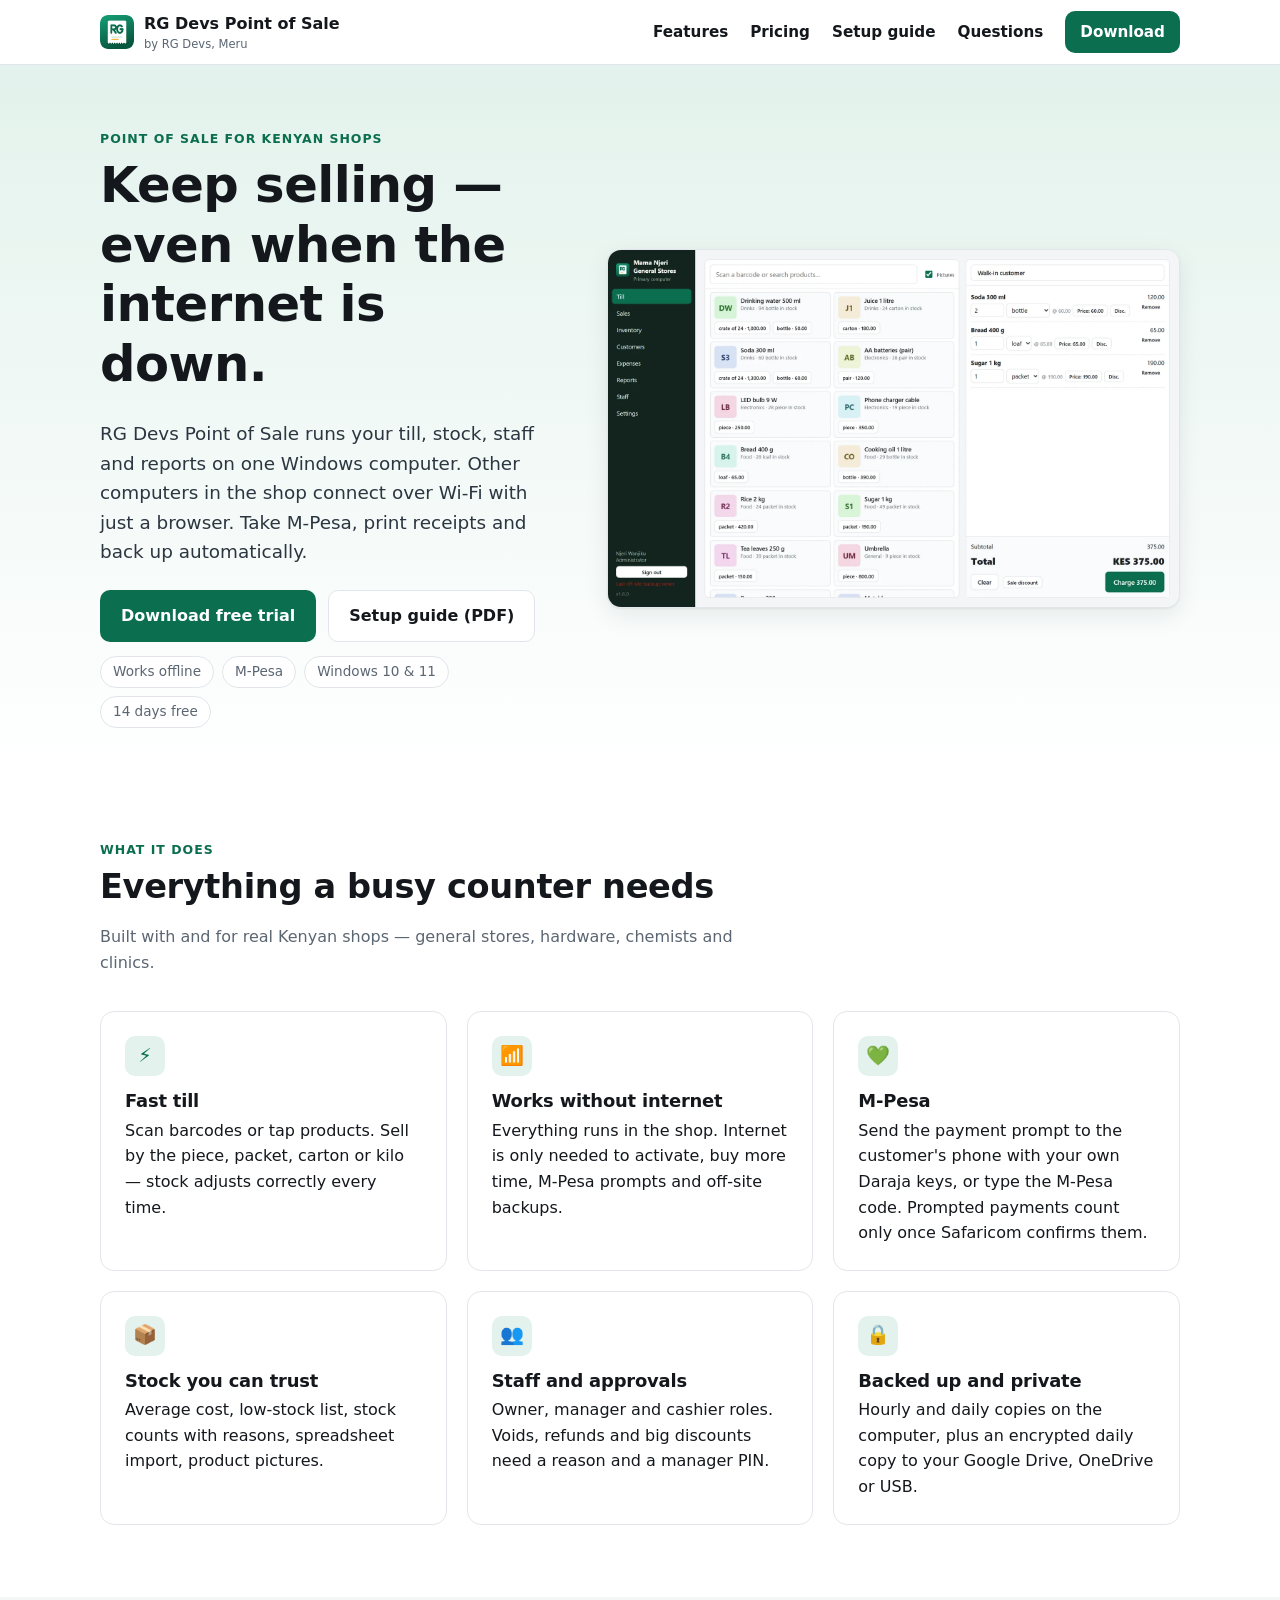
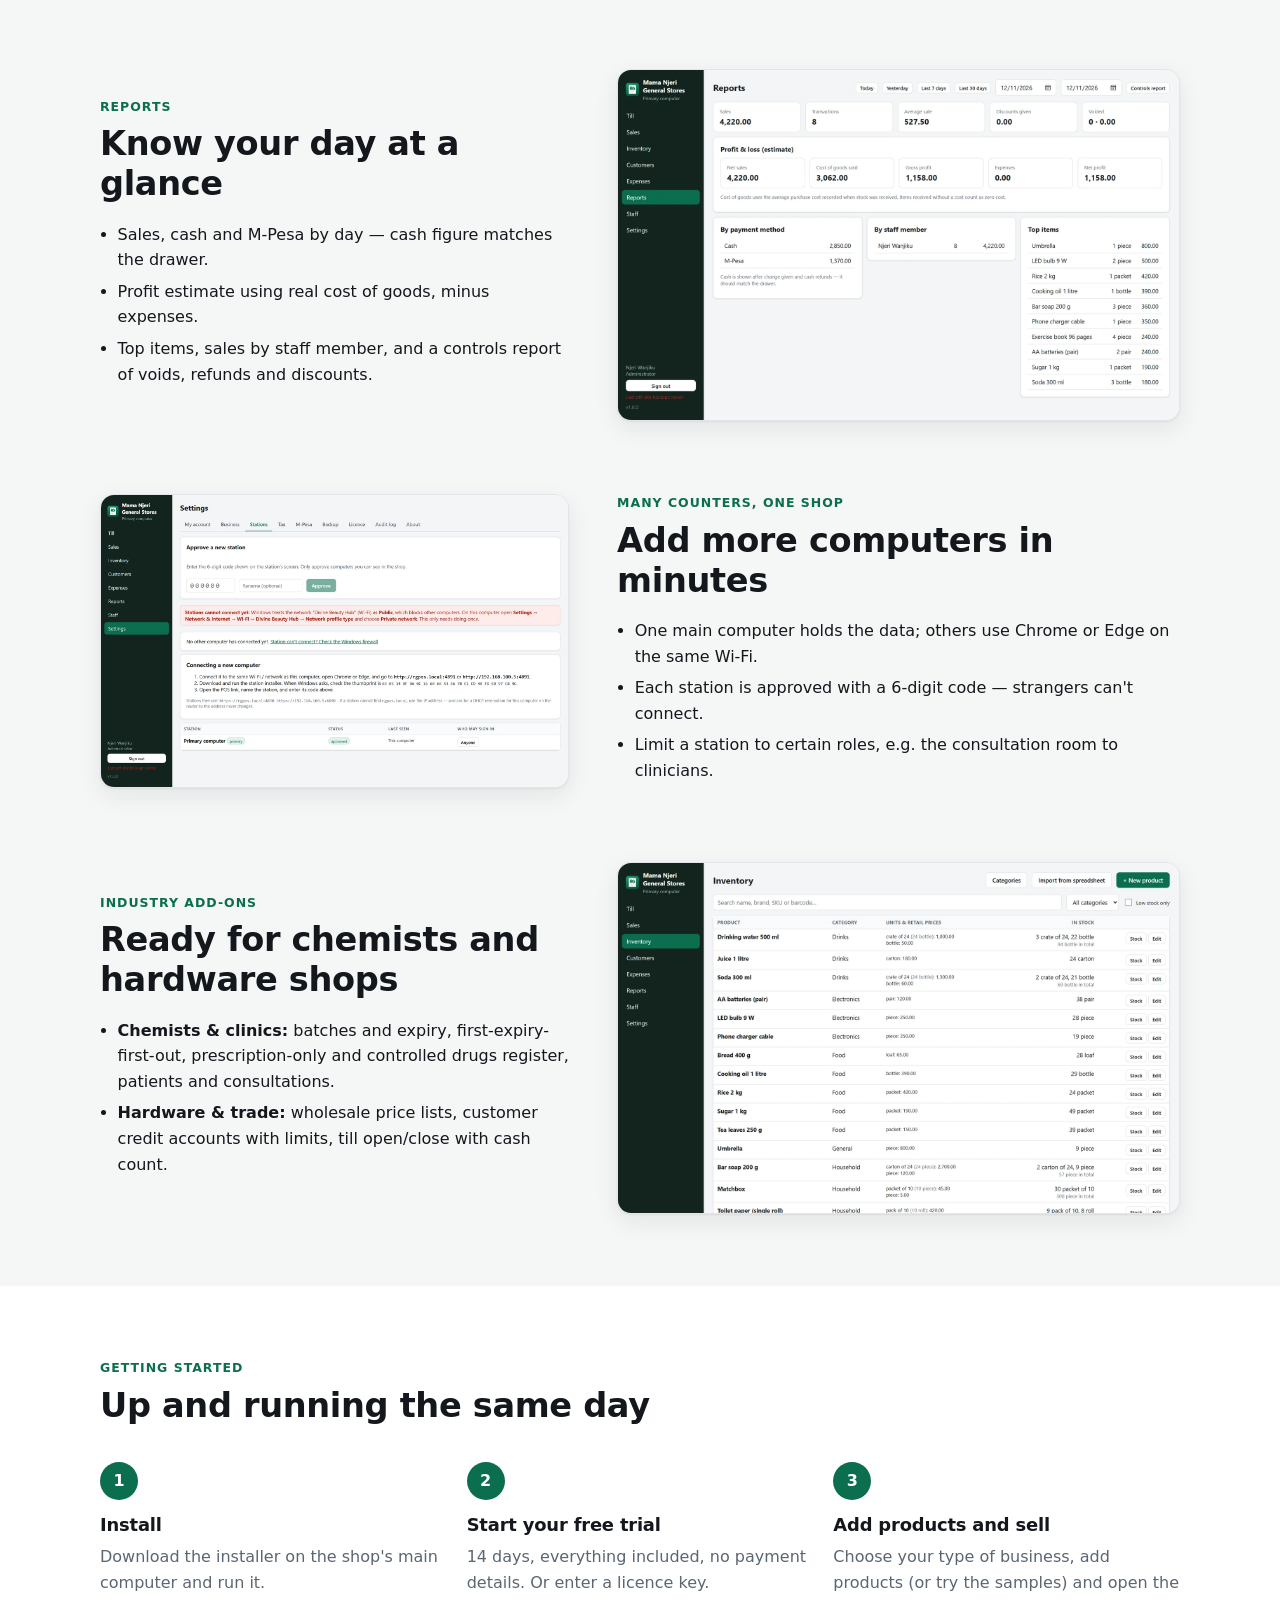
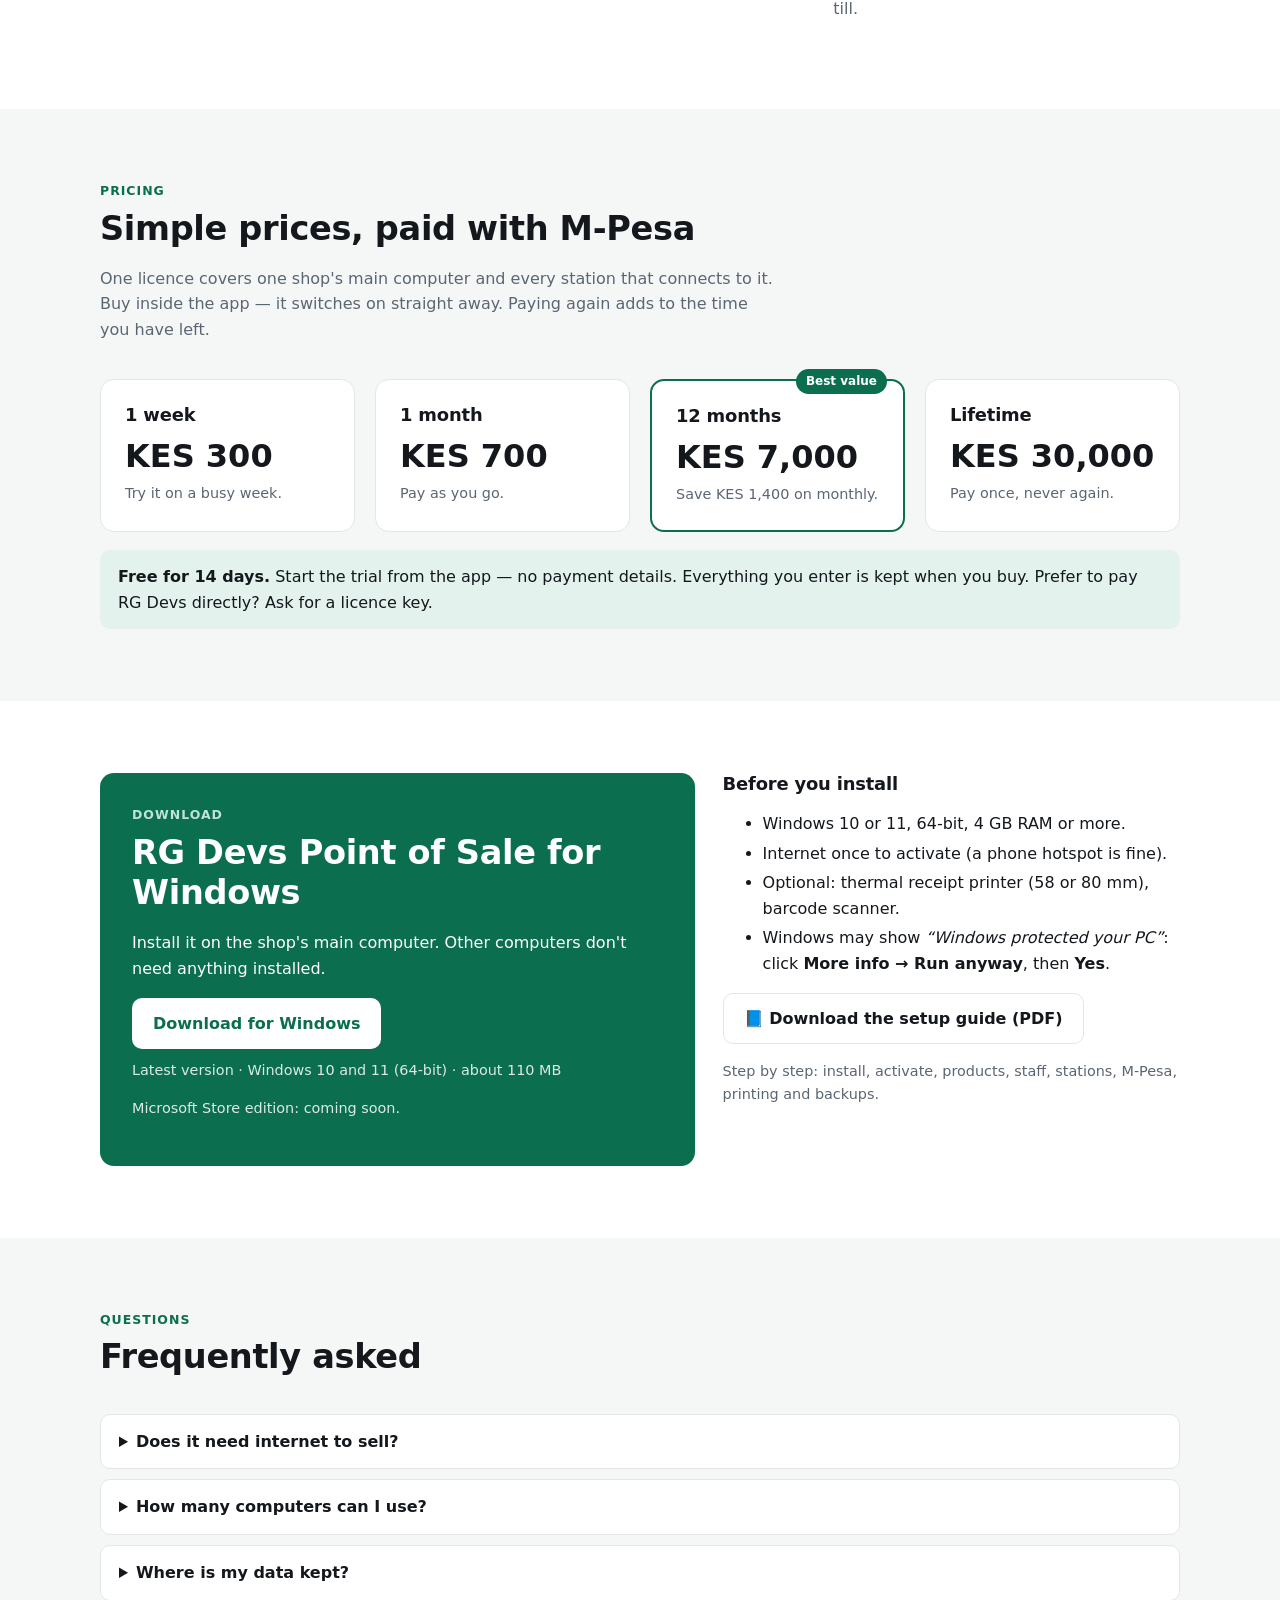
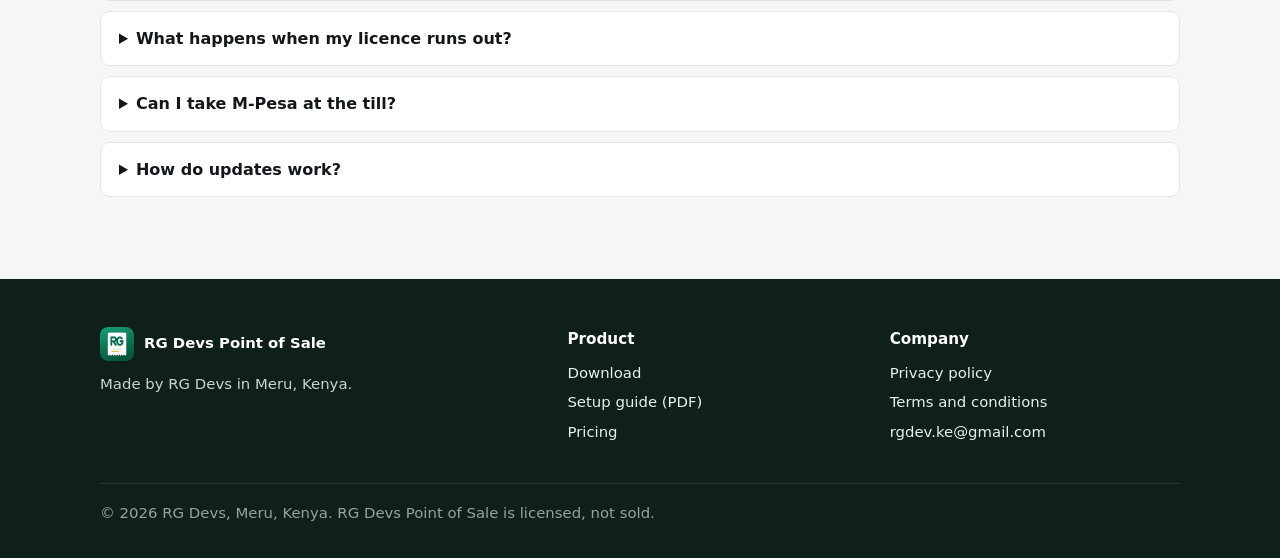
==== docs/index.html @ b27127f0 "Website: product page, downloads, setup guide PDF, privacy policy, terms GitHub Pages site in docs/:" ====
<!doctype html>
<html lang="en">
<head>
  <meta charset="utf-8">
  <meta name="viewport" content="width=device-width, initial-scale=1">
  <title>RG Devs Point of Sale — offline POS for Kenyan shops</title>
  <meta name="description" content="RG Devs Point of Sale: a Windows point of sale that keeps selling without internet. Till, stock, staff, M-Pesa, reports and encrypted backups. Free 14-day trial.">
  <meta property="og:title" content="RG Devs Point of Sale">
  <meta property="og:description" content="Offline point of sale for Kenyan shops: till, stock, M-Pesa, reports and backups. Free 14-day trial.">
  <meta property="og:image" content="assets/img/till.jpg">
  <link rel="icon" href="favicon.ico">
  <link rel="apple-touch-icon" href="assets/img/icon-192.png">
  <link rel="stylesheet" href="assets/style.css">
</head>
<body>
<header class="site-head">
  <div class="wrap">
    <a class="logo" href="./"><img src="assets/img/icon-64.png" alt=""><span>RG Devs Point of Sale<small>by RG Devs, Meru</small></span></a>
    <button class="menu-btn" aria-label="Menu" onclick="document.querySelector('.nav').classList.toggle('open')">☰</button>
    <nav class="nav">
      <a href="#features">Features</a>
      <a href="#pricing">Pricing</a>
      <a href="#guide">Setup guide</a>
      <a href="#faq">Questions</a>
      <a class="btn btn-primary btn-small" href="#download">Download</a>
    </nav>
  </div>
</header>

<main>
  <section class="hero">
    <div class="wrap">
      <div>
        <div class="eyebrow">Point of sale for Kenyan shops</div>
        <h1>Keep selling — even when the internet is down.</h1>
        <p class="lead">RG Devs Point of Sale runs your till, stock, staff and reports on one Windows computer. Other computers in the shop connect over Wi-Fi with just a browser. Take M-Pesa, print receipts and back up automatically.</p>
        <div class="ctas">
          <a class="btn btn-primary" href="#download">Download free trial</a>
          <a class="btn btn-ghost" href="downloads/RG-Devs-POS-Setup-Guide.pdf">Setup guide (PDF)</a>
        </div>
        <div class="badges"><span class="badge">Works offline</span><span class="badge">M-Pesa</span><span class="badge">Windows 10 &amp; 11</span><span class="badge">14 days free</span></div>
      </div>
      <div class="shot"><img src="assets/img/till.webp" width="1600" height="1000" alt="The till: products on the left, the sale on the right, total KES 375" loading="eager"></div>
    </div>
  </section>

  <section id="features">
    <div class="wrap">
      <div class="section-head">
        <div class="eyebrow">What it does</div>
        <h2>Everything a busy counter needs</h2>
        <p class="muted">Built with and for real Kenyan shops — general stores, hardware, chemists and clinics.</p>
      </div>
      <div class="grid grid-3">
        <div class="card"><div class="icon">⚡</div><h3>Fast till</h3><p>Scan barcodes or tap products. Sell by the piece, packet, carton or kilo — stock adjusts correctly every time.</p></div>
        <div class="card"><div class="icon">📶</div><h3>Works without internet</h3><p>Everything runs in the shop. Internet is only needed to activate, buy more time, M-Pesa prompts and off-site backups.</p></div>
        <div class="card"><div class="icon">💚</div><h3>M-Pesa</h3><p>Send the payment prompt to the customer's phone with your own Daraja keys, or type the M-Pesa code. Prompted payments count only once Safaricom confirms them.</p></div>
        <div class="card"><div class="icon">📦</div><h3>Stock you can trust</h3><p>Average cost, low-stock list, stock counts with reasons, spreadsheet import, product pictures.</p></div>
        <div class="card"><div class="icon">👥</div><h3>Staff and approvals</h3><p>Owner, manager and cashier roles. Voids, refunds and big discounts need a reason and a manager PIN.</p></div>
        <div class="card"><div class="icon">🔒</div><h3>Backed up and private</h3><p>Hourly and daily copies on the computer, plus an encrypted daily copy to your Google Drive, OneDrive or USB.</p></div>
      </div>
    </div>
  </section>

  <section class="alt">
    <div class="wrap">
      <div class="feature-row">
        <div>
          <div class="eyebrow">Reports</div>
          <h2>Know your day at a glance</h2>
          <ul>
            <li>Sales, cash and M-Pesa by day — cash figure matches the drawer.</li>
            <li>Profit estimate using real cost of goods, minus expenses.</li>
            <li>Top items, sales by staff member, and a controls report of voids, refunds and discounts.</li>
          </ul>
        </div>
        <div class="shot"><img src="assets/img/reports.webp" width="1600" height="1000" alt="Reports: sales 4,220, gross profit 1,158, sales by payment method and top items" loading="lazy"></div>
      </div>
      <div class="feature-row flip">
        <div>
          <div class="eyebrow">Many counters, one shop</div>
          <h2>Add more computers in minutes</h2>
          <ul>
            <li>One main computer holds the data; others use Chrome or Edge on the same Wi-Fi.</li>
            <li>Each station is approved with a 6-digit code — strangers can't connect.</li>
            <li>Limit a station to certain roles, e.g. the consultation room to clinicians.</li>
          </ul>
        </div>
        <div class="shot"><img src="assets/img/stations.webp" width="1600" height="1000" alt="Settings, Stations: approve a new station with its code" loading="lazy"></div>
      </div>
      <div class="feature-row">
        <div>
          <div class="eyebrow">Industry add-ons</div>
          <h2>Ready for chemists and hardware shops</h2>
          <ul>
            <li><b>Chemists &amp; clinics:</b> batches and expiry, first-expiry-first-out, prescription-only and controlled drugs register, patients and consultations.</li>
            <li><b>Hardware &amp; trade:</b> wholesale price lists, customer credit accounts with limits, till open/close with cash count.</li>
          </ul>
        </div>
        <div class="shot"><img src="assets/img/inventory.webp" width="1600" height="1000" alt="Inventory list with stock levels and prices" loading="lazy"></div>
      </div>
    </div>
  </section>

  <section>
    <div class="wrap">
      <div class="section-head"><div class="eyebrow">Getting started</div><h2>Up and running the same day</h2></div>
      <div class="steps">
        <div class="step"><h3>Install</h3><p class="muted">Download the installer on the shop's main computer and run it.</p></div>
        <div class="step"><h3>Start your free trial</h3><p class="muted">14 days, everything included, no payment details. Or enter a licence key.</p></div>
        <div class="step"><h3>Add products and sell</h3><p class="muted">Choose your type of business, add products (or try the samples) and open the till.</p></div>
      </div>
    </div>
  </section>

  <section id="pricing" class="alt">
    <div class="wrap">
      <div class="section-head">
        <div class="eyebrow">Pricing</div>
        <h2>Simple prices, paid with M-Pesa</h2>
        <p class="muted">One licence covers one shop's main computer and every station that connects to it. Buy inside the app — it switches on straight away. Paying again adds to the time you have left.</p>
      </div>
      <div class="grid grid-4">
        <div class="card price"><h3>1 week</h3><p class="amount">KES 300</p><p class="muted small">Try it on a busy week.</p></div>
        <div class="card price"><h3>1 month</h3><p class="amount">KES 700</p><p class="muted small">Pay as you go.</p></div>
        <div class="card price popular"><span class="tag">Best value</span><h3>12 months</h3><p class="amount">KES 7,000</p><p class="muted small">Save KES 1,400 on monthly.</p></div>
        <div class="card price"><h3>Lifetime</h3><p class="amount">KES 30,000</p><p class="muted small">Pay once, never again.</p></div>
      </div>
      <div class="trial-note"><b>Free for 14 days.</b> Start the trial from the app — no payment details. Everything you enter is kept when you buy. Prefer to pay RG Devs directly? Ask for a licence key.</div>
    </div>
  </section>

  <section id="download">
    <div class="wrap">
      <div class="download-box">
        <div class="download-main">
          <div class="eyebrow" style="color:#bfe3d4">Download</div>
          <h2>RG Devs Point of Sale for Windows</h2>
          <p>Install it on the shop's main computer. Other computers don't need anything installed.</p>
          <a id="dl-btn" class="btn btn-primary" href="https://github.com/kenrodgersutugi-tech/rg-dev-pos-releases/releases/latest">Download for Windows</a>
          <p class="meta" id="dl-meta">Latest version · Windows 10 and 11 (64-bit) · about 110 MB</p>
          <p class="meta">Microsoft Store edition: coming soon.</p>
        </div>
        <div>
          <h3>Before you install</h3>
          <ul class="req">
            <li>Windows 10 or 11, 64-bit, 4 GB RAM or more.</li>
            <li>Internet once to activate (a phone hotspot is fine).</li>
            <li>Optional: thermal receipt printer (58 or 80 mm), barcode scanner.</li>
            <li>Windows may show <i>“Windows protected your PC”</i>: click <b>More info → Run anyway</b>, then <b>Yes</b>.</li>
          </ul>
          <p id="guide"><a class="btn btn-ghost" href="downloads/RG-Devs-POS-Setup-Guide.pdf">📘 Download the setup guide (PDF)</a></p>
          <p class="muted small">Step by step: install, activate, products, staff, stations, M-Pesa, printing and backups.</p>
        </div>
      </div>
    </div>
  </section>

  <section id="faq" class="alt">
    <div class="wrap">
      <div class="section-head"><div class="eyebrow">Questions</div><h2>Frequently asked</h2></div>
      <details><summary>Does it need internet to sell?</summary><p>No. Selling, stock and reports all work offline. Internet is used to activate or buy the licence, for M-Pesa prompts, off-site backups and updates.</p></details>
      <details><summary>How many computers can I use?</summary><p>One licence covers the shop's main computer and as many station computers as you like on the same network. A second branch needs its own licence.</p></details>
      <details><summary>Where is my data kept?</summary><p>On your main computer, in your shop. RG Devs never receives your sales, stock, customer or staff records. Backups are encrypted with your own password. See the <a href="privacy.html">privacy policy</a>.</p></details>
      <details><summary>What happens when my licence runs out?</summary><p>You get a reminder a week before. When it ends, the till pauses until you buy more time — your data is kept, and it switches back on as soon as you pay.</p></details>
      <details><summary>Can I take M-Pesa at the till?</summary><p>Yes. Type the M-Pesa code from the customer's message, or connect your own Safaricom Daraja keys to send the payment prompt to the customer's phone.</p></details>
      <details><summary>How do updates work?</summary><p>The app downloads updates by itself and asks before installing, so it never interrupts a sale.</p></details>
    </div>
  </section>
</main>

<footer class="site-foot">
  <div class="wrap">
    <div class="foot-grid">
      <div>
        <a class="logo" href="./" style="color:#fff"><img src="assets/img/icon-64.png" alt=""><span>RG Devs Point of Sale</span></a>
        <p style="margin-top:12px">Made by RG Devs in Meru, Kenya.</p>
      </div>
      <div><h4>Product</h4><ul><li><a href="#download">Download</a></li><li><a href="downloads/RG-Devs-POS-Setup-Guide.pdf">Setup guide (PDF)</a></li><li><a href="#pricing">Pricing</a></li></ul></div>
      <div><h4>Company</h4><ul><li><a href="privacy.html">Privacy policy</a></li><li><a href="terms.html">Terms and conditions</a></li><li><a href="mailto:rgdev.ke@gmail.com">rgdev.ke@gmail.com</a></li></ul></div>
    </div>
    <div class="copy">© 2026 RG Devs, Meru, Kenya. RG Devs Point of Sale is licensed, not sold.</div>
  </div>
</footer>

<script>
// Point the download button straight at the newest Windows installer (falls back to the releases page).
fetch('https://api.github.com/repos/kenrodgersutugi-tech/rg-dev-pos-releases/releases/latest')
  .then((r) => (r.ok ? r.json() : Promise.reject()))
  .then((rel) => {
    const exe = (rel.assets || []).find((a) => /\.exe$/i.test(a.name));
    if (!exe) return;
    document.getElementById('dl-btn').href = exe.browser_download_url;
    document.getElementById('dl-btn').textContent = 'Download for Windows (' + rel.tag_name.replace(/^v/, 'version ') + ')';
    document.getElementById('dl-meta').textContent = 'Windows 10 and 11 (64-bit) · ' + Math.round(exe.size / 1048576) + ' MB · released ' + new Date(rel.published_at).toLocaleDateString('en-KE', { day: 'numeric', month: 'long', year: 'numeric' });
  })
  .catch(() => {});
</script>
</body>
</html>
---- docs/assets/style.css ----
:root {
  --brand: #0b6e4f;
  --brand-dark: #08513a;
  --brand-soft: #e3f2ec;
  --ink: #14181d;
  --muted: #5b6673;
  --line: #e2e6ea;
  --bg: #ffffff;
  --bg-2: #f5f7f6;
  --accent: #f2b23a;
  --radius: 14px;
  --shadow: 0 1px 2px rgba(16, 24, 40, 0.06), 0 8px 24px rgba(16, 24, 40, 0.08);
  --max: 1120px;
  color-scheme: light;
}
* { box-sizing: border-box; }
html { scroll-behavior: smooth; }
body {
  margin: 0;
  font: 16px/1.6 system-ui, 'Segoe UI', Roboto, 'Helvetica Neue', Arial, sans-serif;
  color: var(--ink);
  background: var(--bg);
  -webkit-font-smoothing: antialiased;
}
img { max-width: 100%; height: auto; display: block; }
a { color: var(--brand); }
a:hover { color: var(--brand-dark); }
h1, h2, h3 { line-height: 1.2; margin: 0 0 0.5em; letter-spacing: -0.01em; }
h1 { font-size: clamp(2rem, 4.5vw, 3.1rem); }
h2 { font-size: clamp(1.5rem, 3vw, 2.1rem); }
h3 { font-size: 1.12rem; }
p { margin: 0 0 1em; }
.wrap { max-width: var(--max); margin: 0 auto; padding: 0 20px; }
.muted { color: var(--muted); }
.small { font-size: 0.9rem; }
.eyebrow { text-transform: uppercase; letter-spacing: 0.08em; font-size: 0.78rem; font-weight: 700; color: var(--brand); margin-bottom: 0.6em; }

/* Header */
.site-head { position: sticky; top: 0; z-index: 10; background: rgba(255, 255, 255, 0.92); backdrop-filter: blur(8px); border-bottom: 1px solid var(--line); }
.site-head .wrap { display: flex; align-items: center; gap: 24px; height: 64px; }
.logo { display: flex; align-items: center; gap: 10px; text-decoration: none; color: var(--ink); font-weight: 750; }
.logo img { width: 34px; height: 34px; border-radius: 8px; }
.logo span small { display: block; font-weight: 500; font-size: 0.72rem; color: var(--muted); margin-top: -2px; }
.nav { display: flex; gap: 22px; margin-left: auto; align-items: center; }
.nav a { color: var(--ink); text-decoration: none; font-weight: 550; font-size: 0.95rem; }
.nav a:hover { color: var(--brand); }
.nav a.btn-primary, .nav a.btn-primary:hover { color: #fff; }
.menu-btn { display: none; margin-left: auto; background: none; border: 1px solid var(--line); border-radius: 8px; padding: 6px 10px; font-size: 1rem; }

/* Buttons */
.btn { display: inline-flex; align-items: center; justify-content: center; gap: 8px; padding: 12px 20px; border-radius: 10px; font-weight: 650; text-decoration: none; border: 1px solid transparent; cursor: pointer; font-size: 1rem; }
.btn-primary { background: var(--brand); color: #fff; }
.btn-primary:hover { background: var(--brand-dark); color: #fff; }
.btn-ghost { background: #fff; color: var(--ink); border-color: var(--line); }
.btn-ghost:hover { border-color: var(--brand); color: var(--brand); }
.btn-small { padding: 8px 14px; font-size: 0.9rem; }

/* Hero */
.hero { padding: 64px 0 40px; background: linear-gradient(180deg, var(--brand-soft) 0%, #fff 100%); }
.hero .wrap { display: grid; grid-template-columns: 1fr 1.25fr; gap: 48px; align-items: center; }
.hero p.lead { font-size: 1.15rem; color: #2c3640; }
.hero .ctas { display: flex; gap: 12px; flex-wrap: wrap; margin: 24px 0 14px; }
.shot { border-radius: var(--radius); box-shadow: var(--shadow); border: 1px solid var(--line); overflow: hidden; background: #fff; }
.badges { display: flex; flex-wrap: wrap; gap: 8px; margin-top: 8px; }
.badge { background: #fff; border: 1px solid var(--line); border-radius: 999px; padding: 4px 12px; font-size: 0.85rem; color: var(--muted); }

/* Sections */
section { padding: 72px 0; }
section.alt { background: var(--bg-2); }
.section-head { max-width: 680px; margin-bottom: 36px; }
.grid { display: grid; gap: 20px; }
.grid-3 { grid-template-columns: repeat(3, 1fr); }
.grid-2 { grid-template-columns: repeat(2, 1fr); }
.grid-4 { grid-template-columns: repeat(4, 1fr); }
.card { background: #fff; border: 1px solid var(--line); border-radius: var(--radius); padding: 24px; }
.card h3 { margin-bottom: 6px; }
.card p:last-child { margin-bottom: 0; }
.icon { width: 40px; height: 40px; border-radius: 10px; background: var(--brand-soft); color: var(--brand); display: grid; place-items: center; font-size: 1.2rem; margin-bottom: 14px; }
.feature-row { display: grid; grid-template-columns: 1fr 1.2fr; gap: 48px; align-items: center; margin-bottom: 72px; }
.feature-row:last-child { margin-bottom: 0; }
.feature-row.flip > :first-child { order: 2; }
.feature-row ul { padding-left: 1.1em; margin: 0; }
.feature-row li { margin-bottom: 6px; }

/* How it works */
.steps { counter-reset: s; display: grid; grid-template-columns: repeat(3, 1fr); gap: 20px; }
.step { position: relative; padding-top: 52px; }
.step::before { counter-increment: s; content: counter(s); position: absolute; top: 0; left: 0; width: 38px; height: 38px; border-radius: 50%; background: var(--brand); color: #fff; display: grid; place-items: center; font-weight: 700; }

/* Pricing */
.price { text-align: left; position: relative; }
.price .amount { font-size: 2rem; font-weight: 800; margin: 6px 0 0; }
.price .amount small { font-size: 0.95rem; font-weight: 600; color: var(--muted); }
.price.popular { border: 2px solid var(--brand); }
.price .tag { position: absolute; top: -12px; right: 16px; background: var(--brand); color: #fff; font-size: 0.75rem; font-weight: 700; padding: 3px 10px; border-radius: 999px; }
.trial-note { margin-top: 18px; padding: 14px 18px; background: var(--brand-soft); border-radius: 10px; }

/* Download */
.download-box { display: grid; grid-template-columns: 1.3fr 1fr; gap: 28px; align-items: start; }
.download-main { background: var(--brand); color: #fff; border-radius: var(--radius); padding: 32px; }
.download-main h2, .download-main a:not(.btn) { color: #fff; }
.download-main .btn-primary { background: #fff; color: var(--brand); }
.download-main .btn-primary:hover { background: var(--brand-soft); }
.download-main .meta { opacity: 0.85; font-size: 0.9rem; margin-top: 10px; }
.req li { margin-bottom: 4px; }

/* FAQ */
details { background: #fff; border: 1px solid var(--line); border-radius: 10px; padding: 14px 18px; margin-bottom: 10px; }
summary { cursor: pointer; font-weight: 650; }
details p { margin: 10px 0 0; color: #2c3640; }

/* Legal pages */
.legal { max-width: 780px; margin: 0 auto; padding: 48px 20px 72px; }
.legal h1 { font-size: 2.1rem; }
.legal h2 { font-size: 1.3rem; margin-top: 2em; }
.legal h3 { margin-top: 1.4em; }
.legal ul { padding-left: 1.2em; }
.legal li { margin-bottom: 4px; }
.legal .summary { background: var(--brand-soft); border-radius: 12px; padding: 18px 22px; margin: 20px 0 8px; }
.legal table { border-collapse: collapse; width: 100%; font-size: 0.95rem; margin: 8px 0 16px; }
.legal th, .legal td { text-align: left; border-bottom: 1px solid var(--line); padding: 8px 6px; vertical-align: top; }

/* Footer */
.site-foot { background: #0f1f19; color: #c9d6d0; padding: 48px 0 32px; font-size: 0.93rem; }
.site-foot a { color: #e7f2ed; text-decoration: none; }
.site-foot a:hover { text-decoration: underline; }
.foot-grid { display: grid; grid-template-columns: 1.5fr 1fr 1fr; gap: 32px; }
.site-foot h4 { color: #fff; margin: 0 0 10px; font-size: 0.95rem; }
.site-foot ul { list-style: none; padding: 0; margin: 0; }
.site-foot li { margin-bottom: 6px; }
.copy { border-top: 1px solid #23372f; margin-top: 32px; padding-top: 18px; color: #93a69d; }

@media (max-width: 900px) {
  .hero .wrap, .feature-row, .download-box, .foot-grid { grid-template-columns: 1fr; }
  .feature-row.flip > :first-child { order: 0; }
  .grid-3, .grid-4, .steps { grid-template-columns: 1fr 1fr; }
  .nav { display: none; position: absolute; top: 64px; left: 0; right: 0; background: #fff; flex-direction: column; padding: 16px 20px; border-bottom: 1px solid var(--line); gap: 14px; align-items: flex-start; }
  .nav.open { display: flex; }
  .menu-btn { display: block; }
  section { padding: 52px 0; }
}
@media (max-width: 560px) {
  .grid-3, .grid-4, .grid-2, .steps { grid-template-columns: 1fr; }
  .hero { padding-top: 40px; }
}
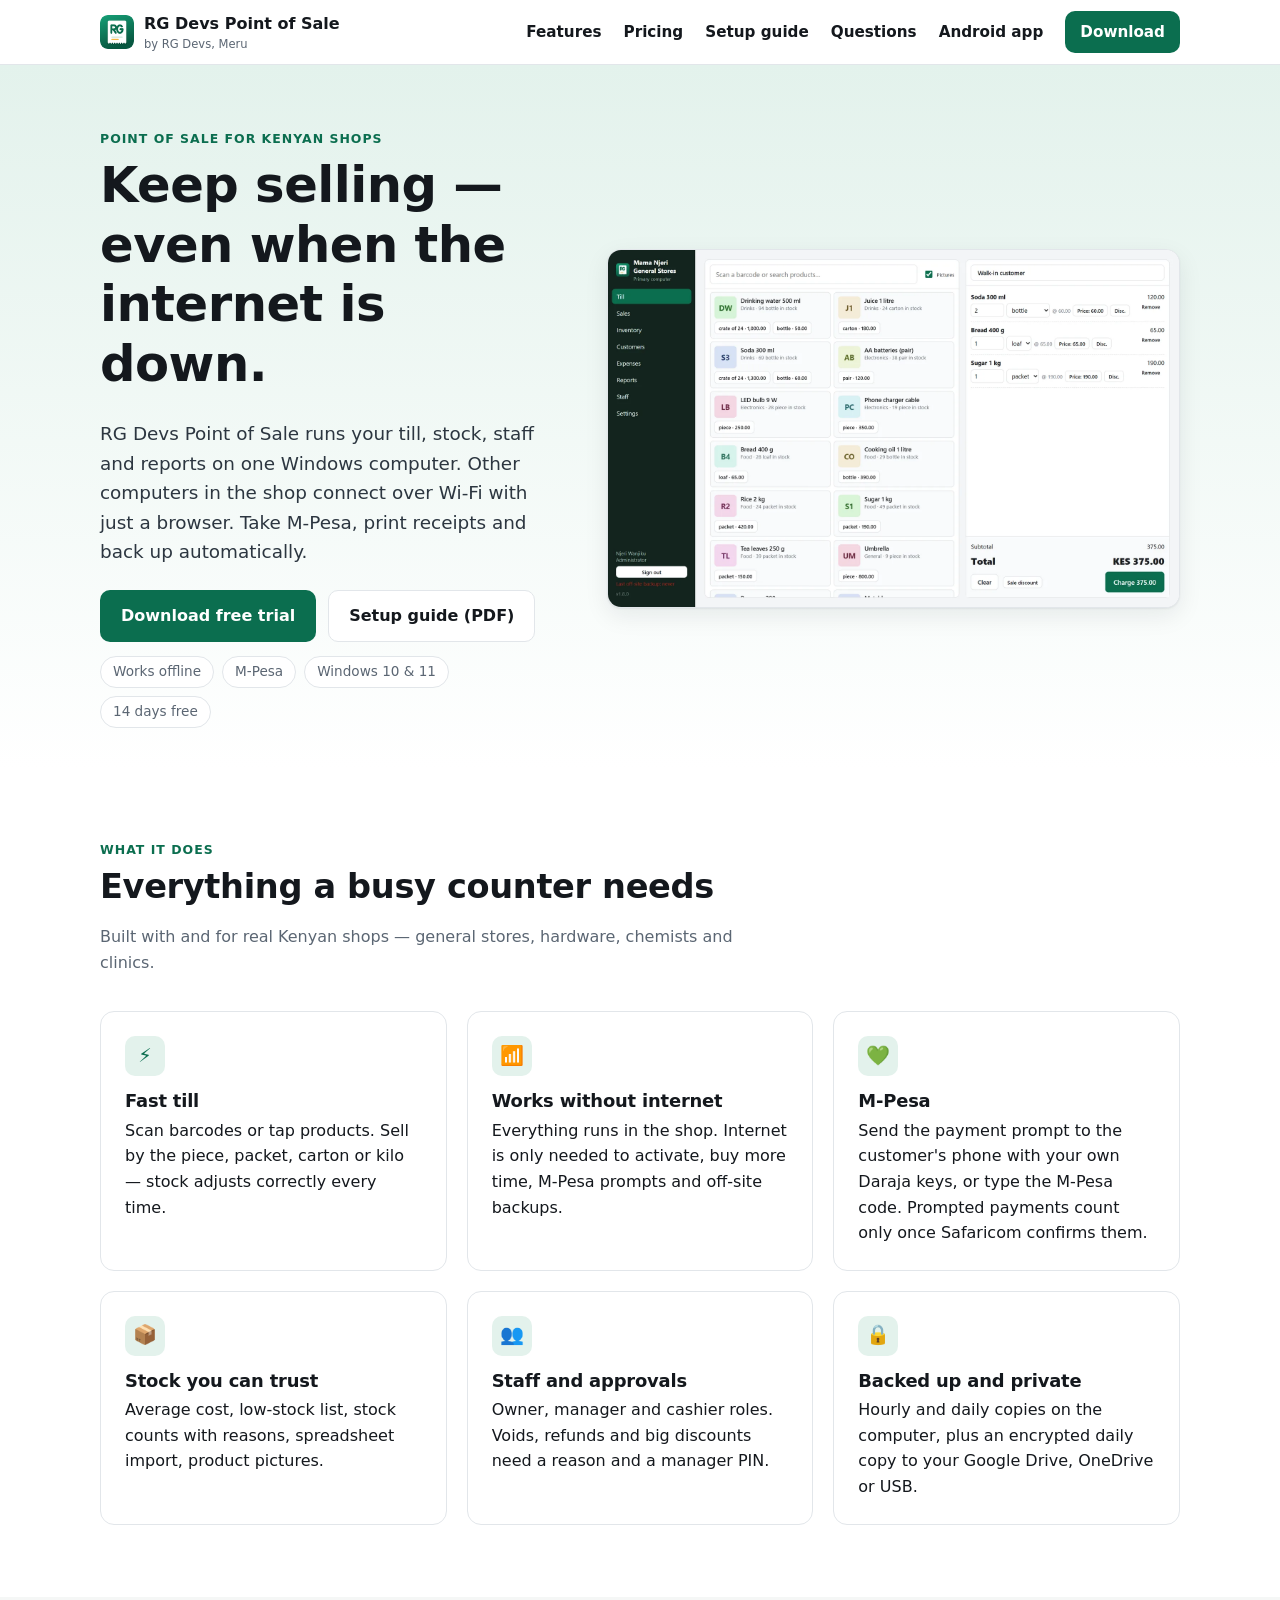
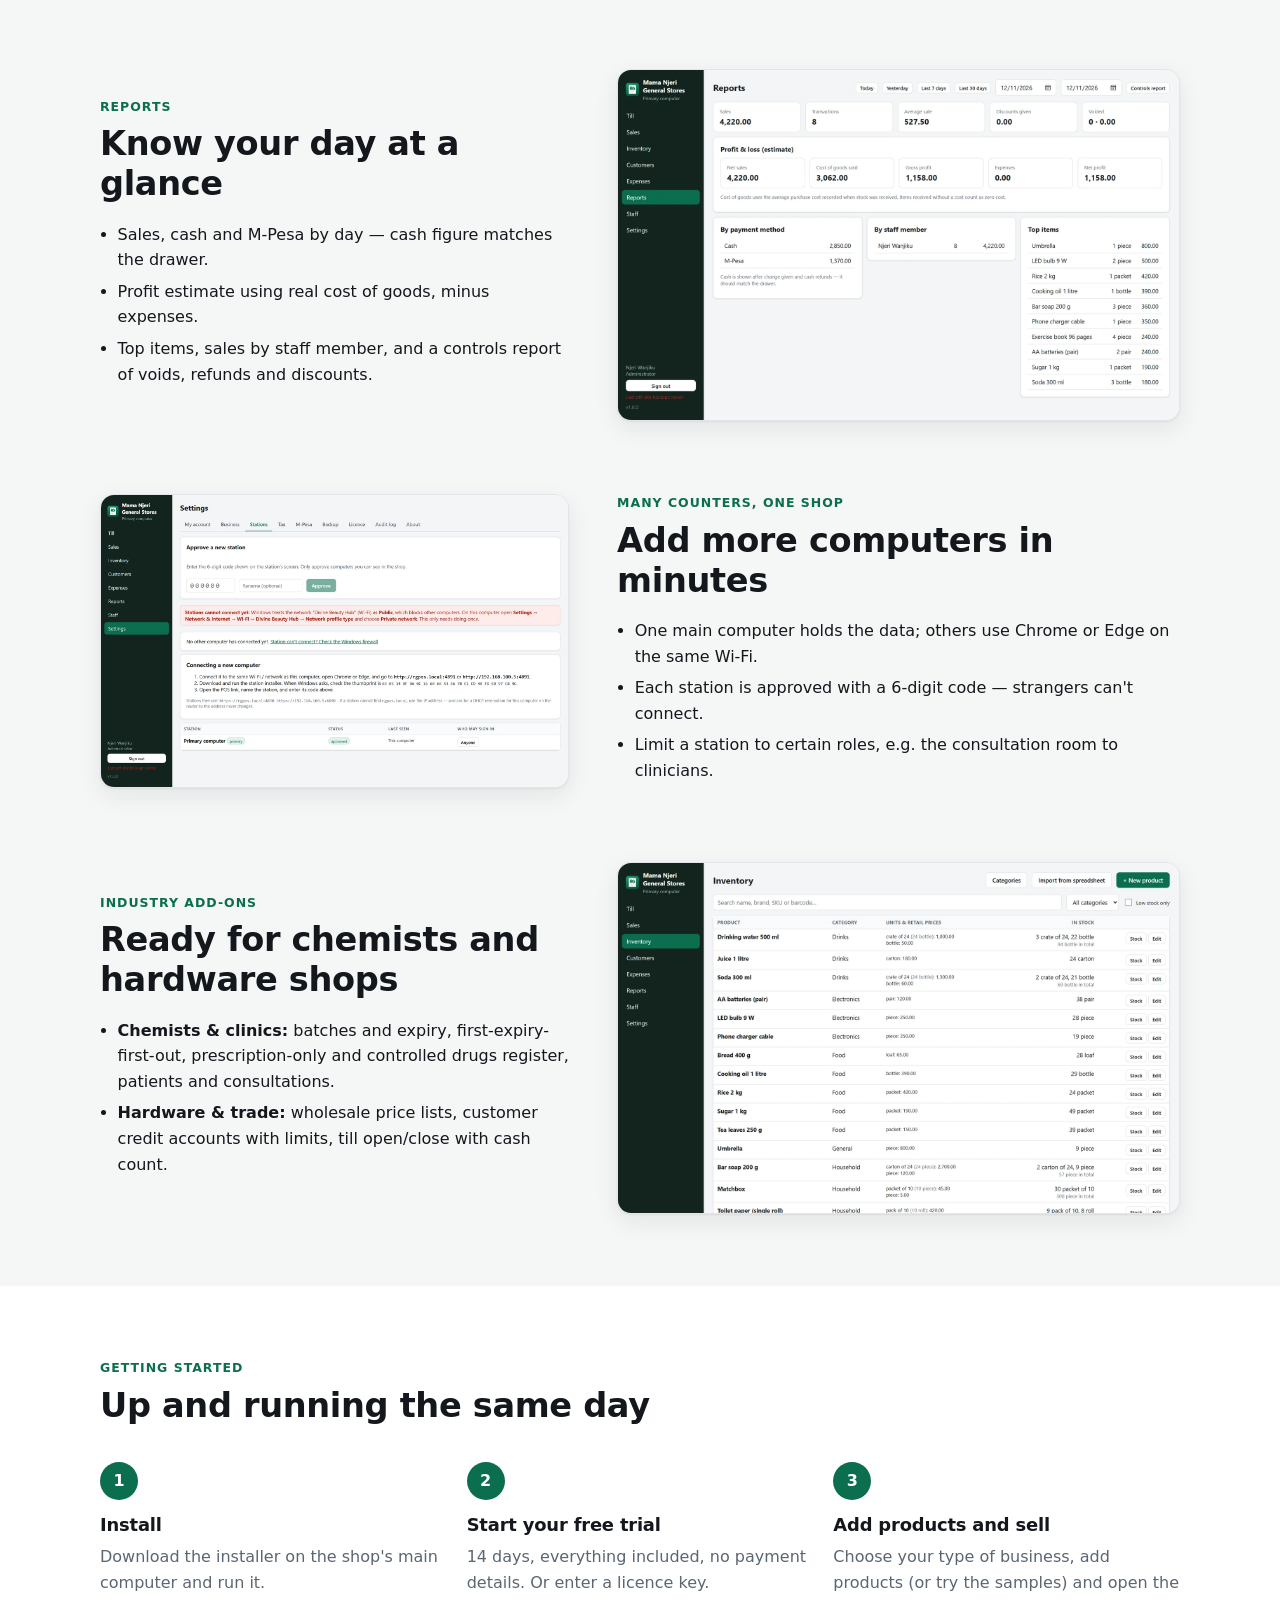
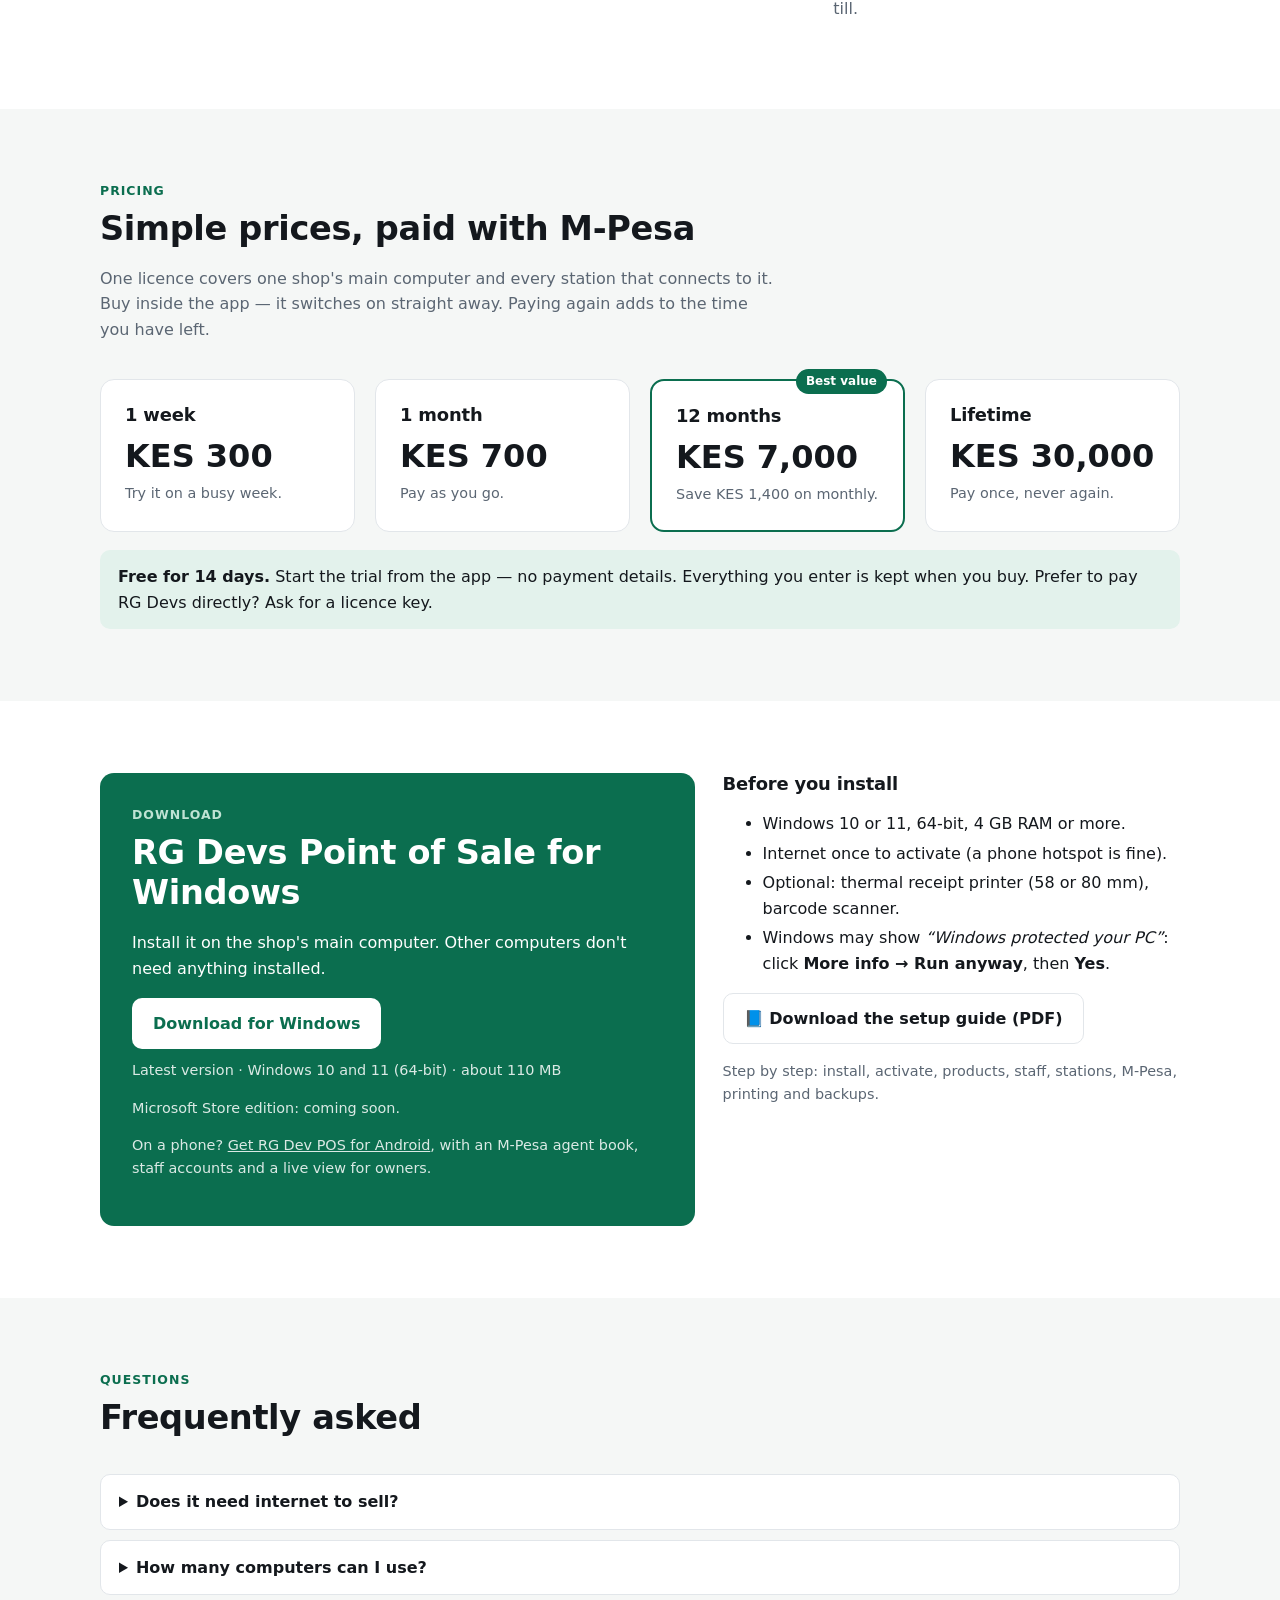
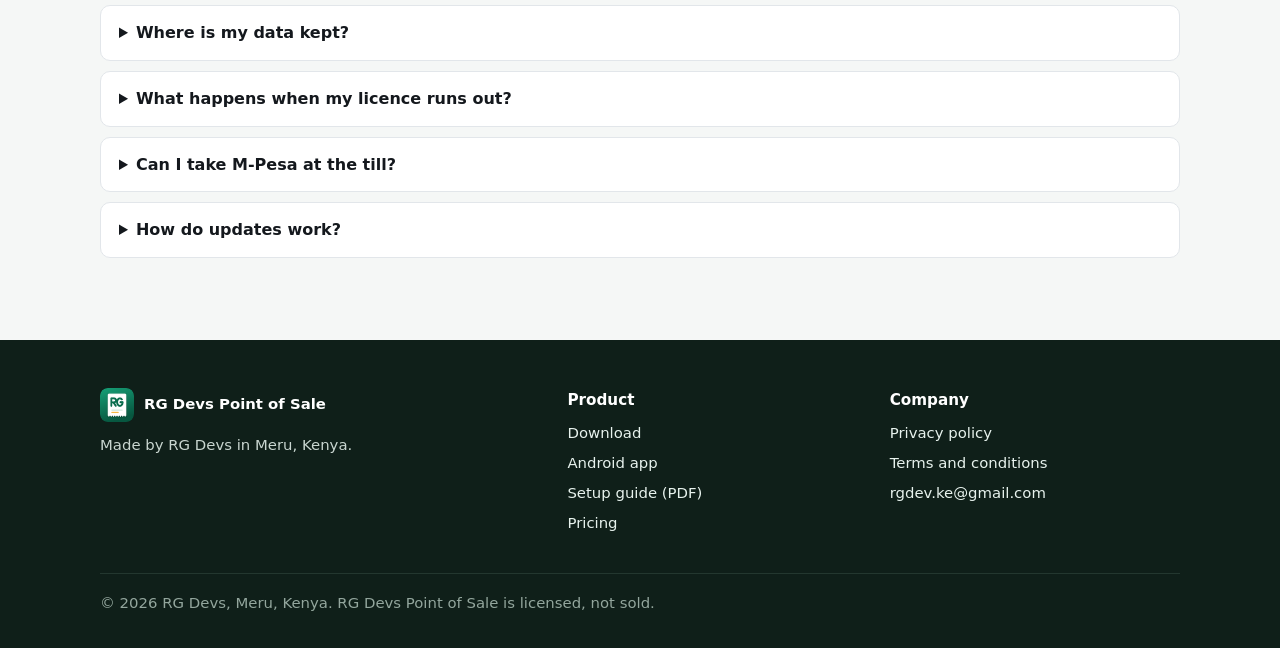
==== commit b741ffc9: "Android: download page, Android privacy policy and terms; links from the Windows pages" ====
--- a/docs/index.html
+++ b/docs/index.html
@@ -22,6 +22,7 @@
       <a href="#pricing">Pricing</a>
       <a href="#guide">Setup guide</a>
       <a href="#faq">Questions</a>
+      <a href="android.html">Android app</a>
       <a class="btn btn-primary btn-small" href="#download">Download</a>
     </nav>
   </div>
@@ -140,6 +141,7 @@
           <a id="dl-btn" class="btn btn-primary" href="https://github.com/kenrodgersutugi-tech/rg-dev-pos-releases/releases/latest">Download for Windows</a>
           <p class="meta" id="dl-meta">Latest version · Windows 10 and 11 (64-bit) · about 110 MB</p>
           <p class="meta">Microsoft Store edition: coming soon.</p>
+          <p class="meta">On a phone? <a href="android.html" style="color:#fff;text-decoration:underline">Get RG Dev POS for Android</a>, with an M-Pesa agent book, staff accounts and a live view for owners.</p>
         </div>
         <div>
           <h3>Before you install</h3>
@@ -176,7 +178,7 @@
         <a class="logo" href="./" style="color:#fff"><img src="assets/img/icon-64.png" alt=""><span>RG Devs Point of Sale</span></a>
         <p style="margin-top:12px">Made by RG Devs in Meru, Kenya.</p>
       </div>
-      <div><h4>Product</h4><ul><li><a href="#download">Download</a></li><li><a href="downloads/RG-Devs-POS-Setup-Guide.pdf">Setup guide (PDF)</a></li><li><a href="#pricing">Pricing</a></li></ul></div>
+      <div><h4>Product</h4><ul><li><a href="#download">Download</a></li><li><a href="android.html">Android app</a></li><li><a href="downloads/RG-Devs-POS-Setup-Guide.pdf">Setup guide (PDF)</a></li><li><a href="#pricing">Pricing</a></li></ul></div>
       <div><h4>Company</h4><ul><li><a href="privacy.html">Privacy policy</a></li><li><a href="terms.html">Terms and conditions</a></li><li><a href="mailto:rgdev.ke@gmail.com">rgdev.ke@gmail.com</a></li></ul></div>
     </div>
     <div class="copy">© 2026 RG Devs, Meru, Kenya. RG Devs Point of Sale is licensed, not sold.</div>
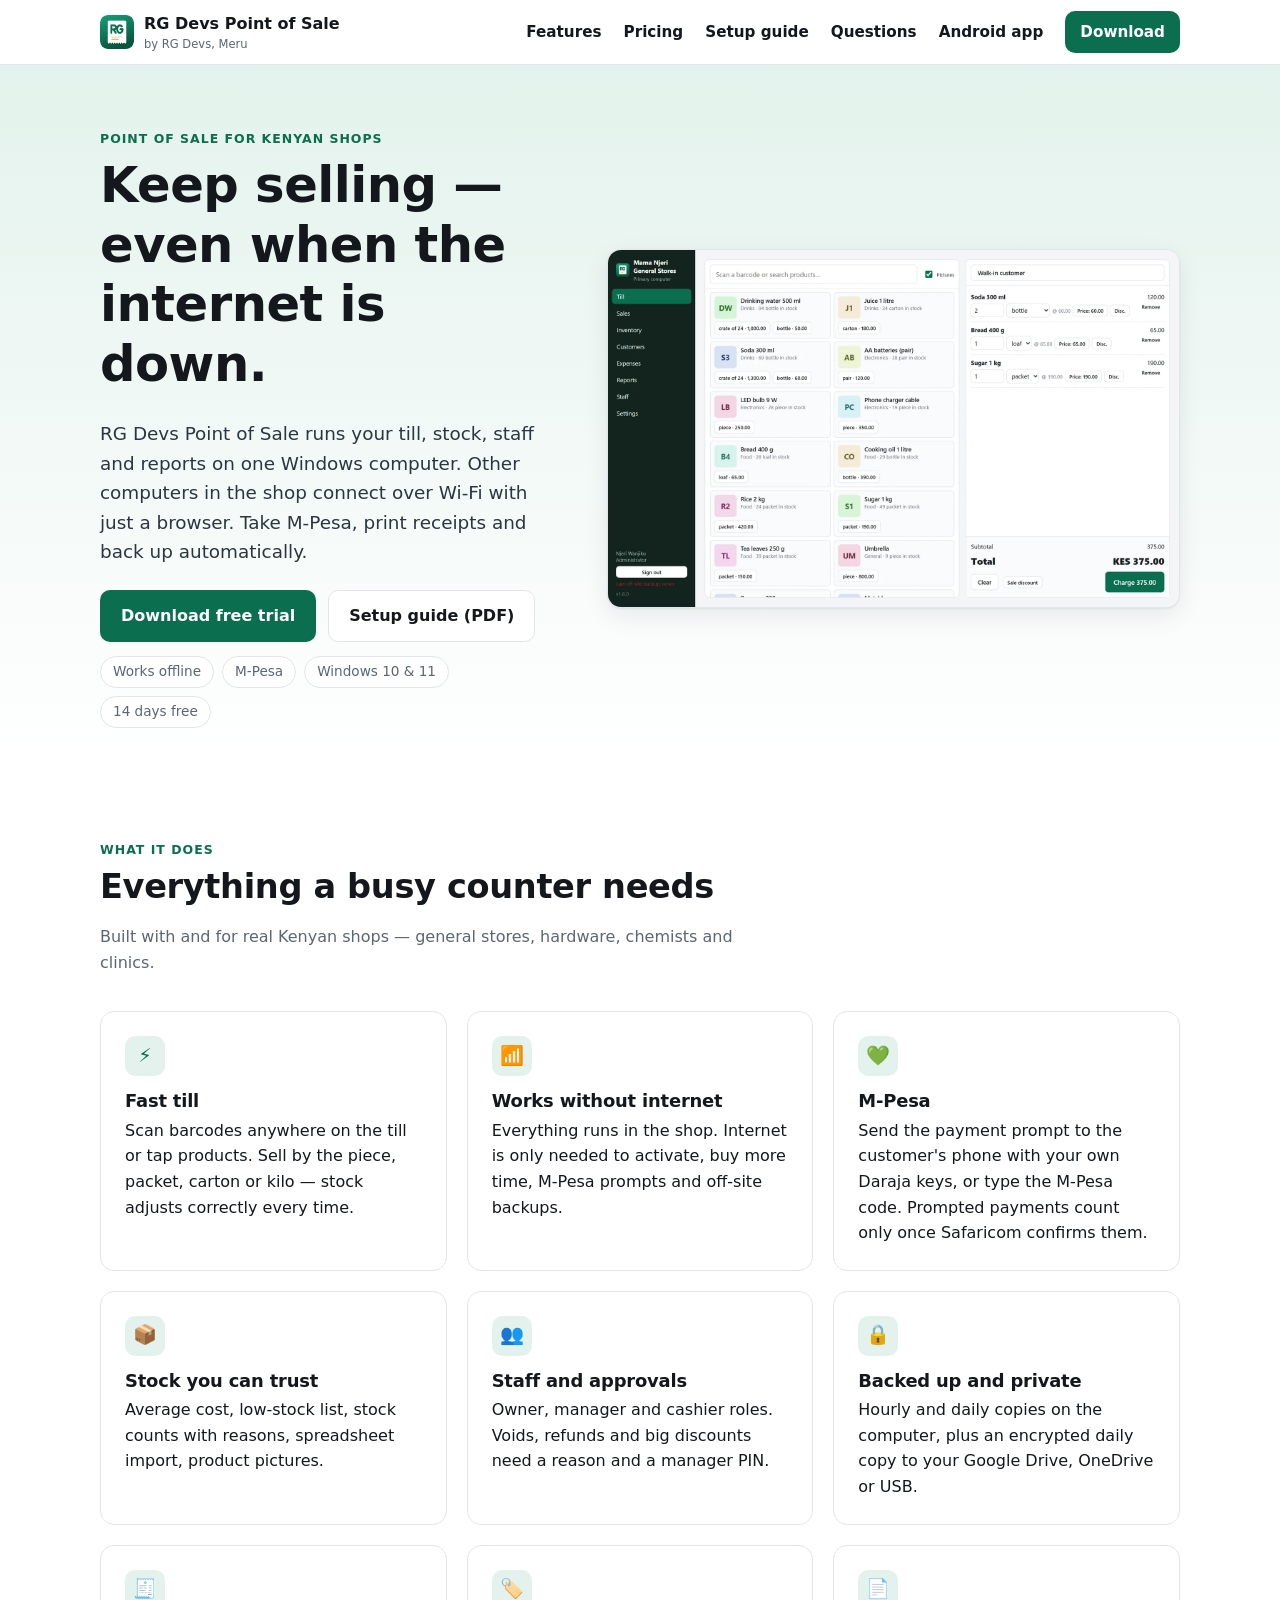
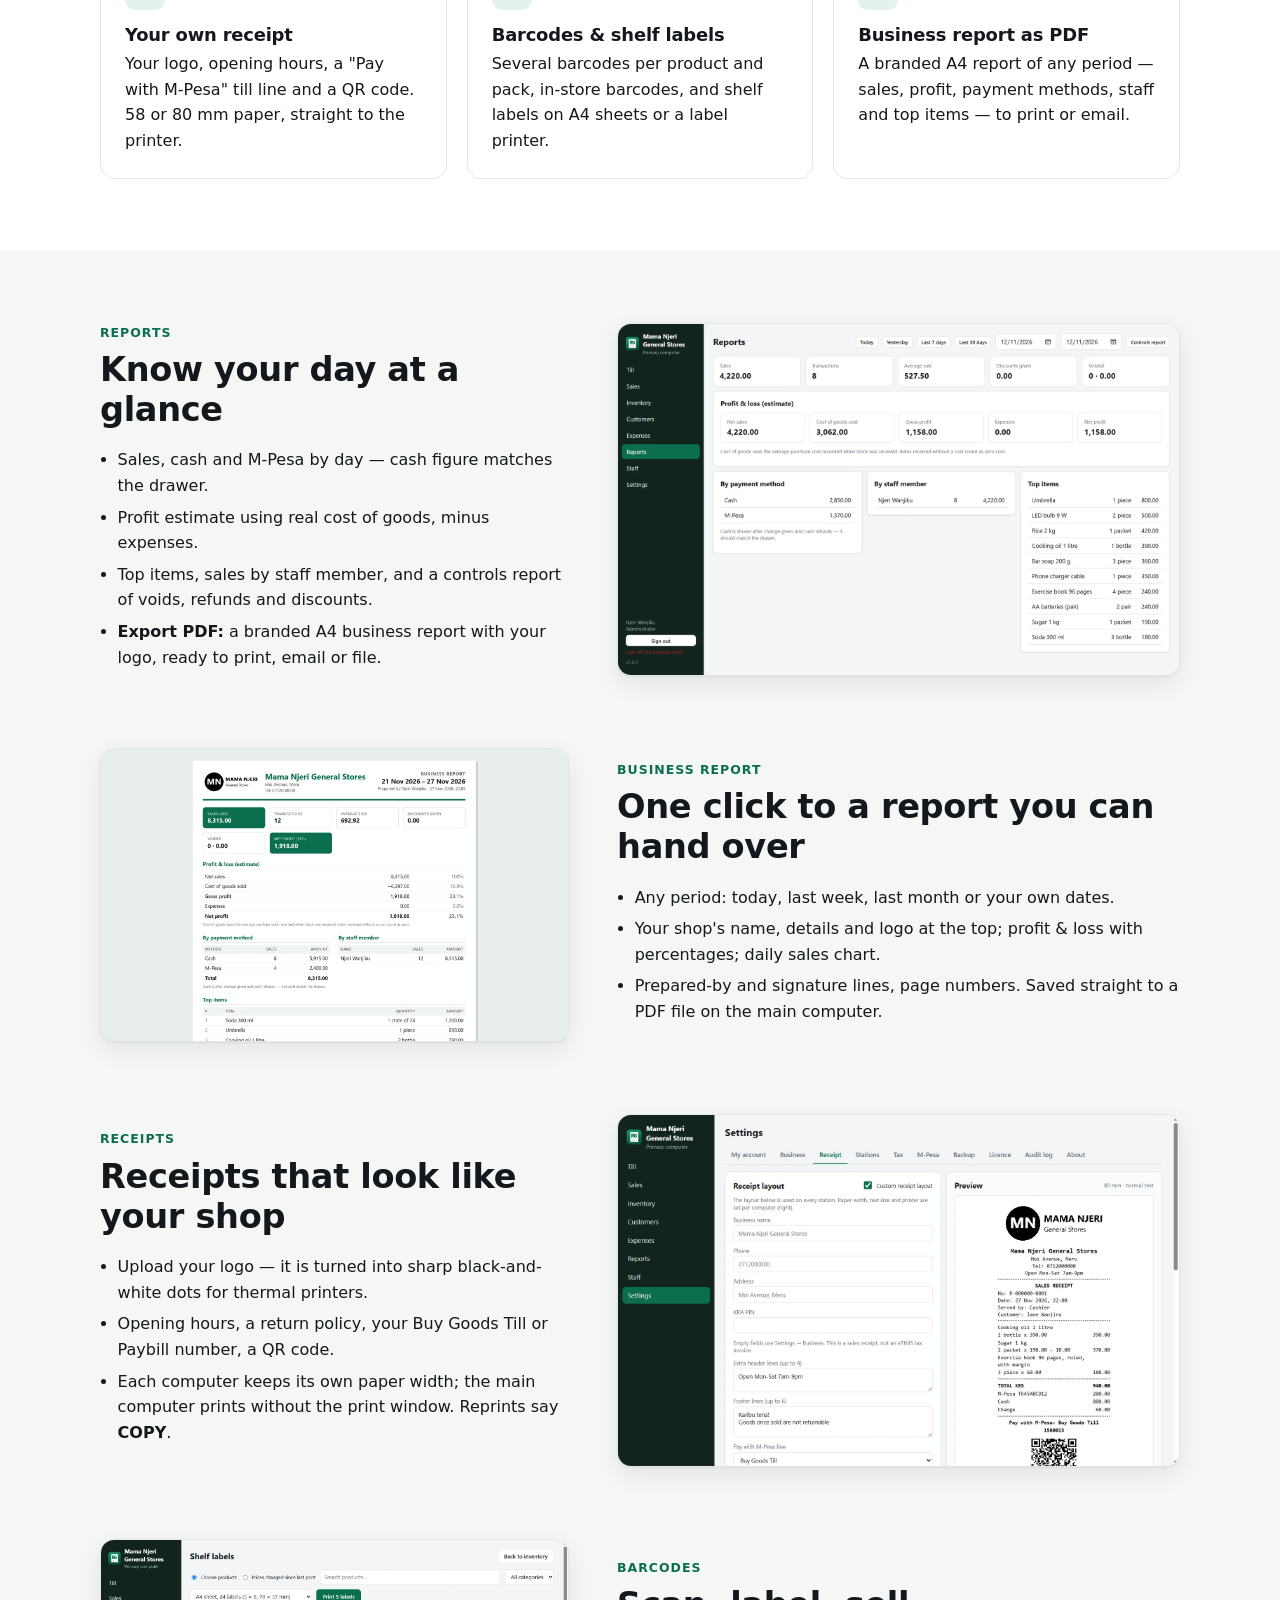
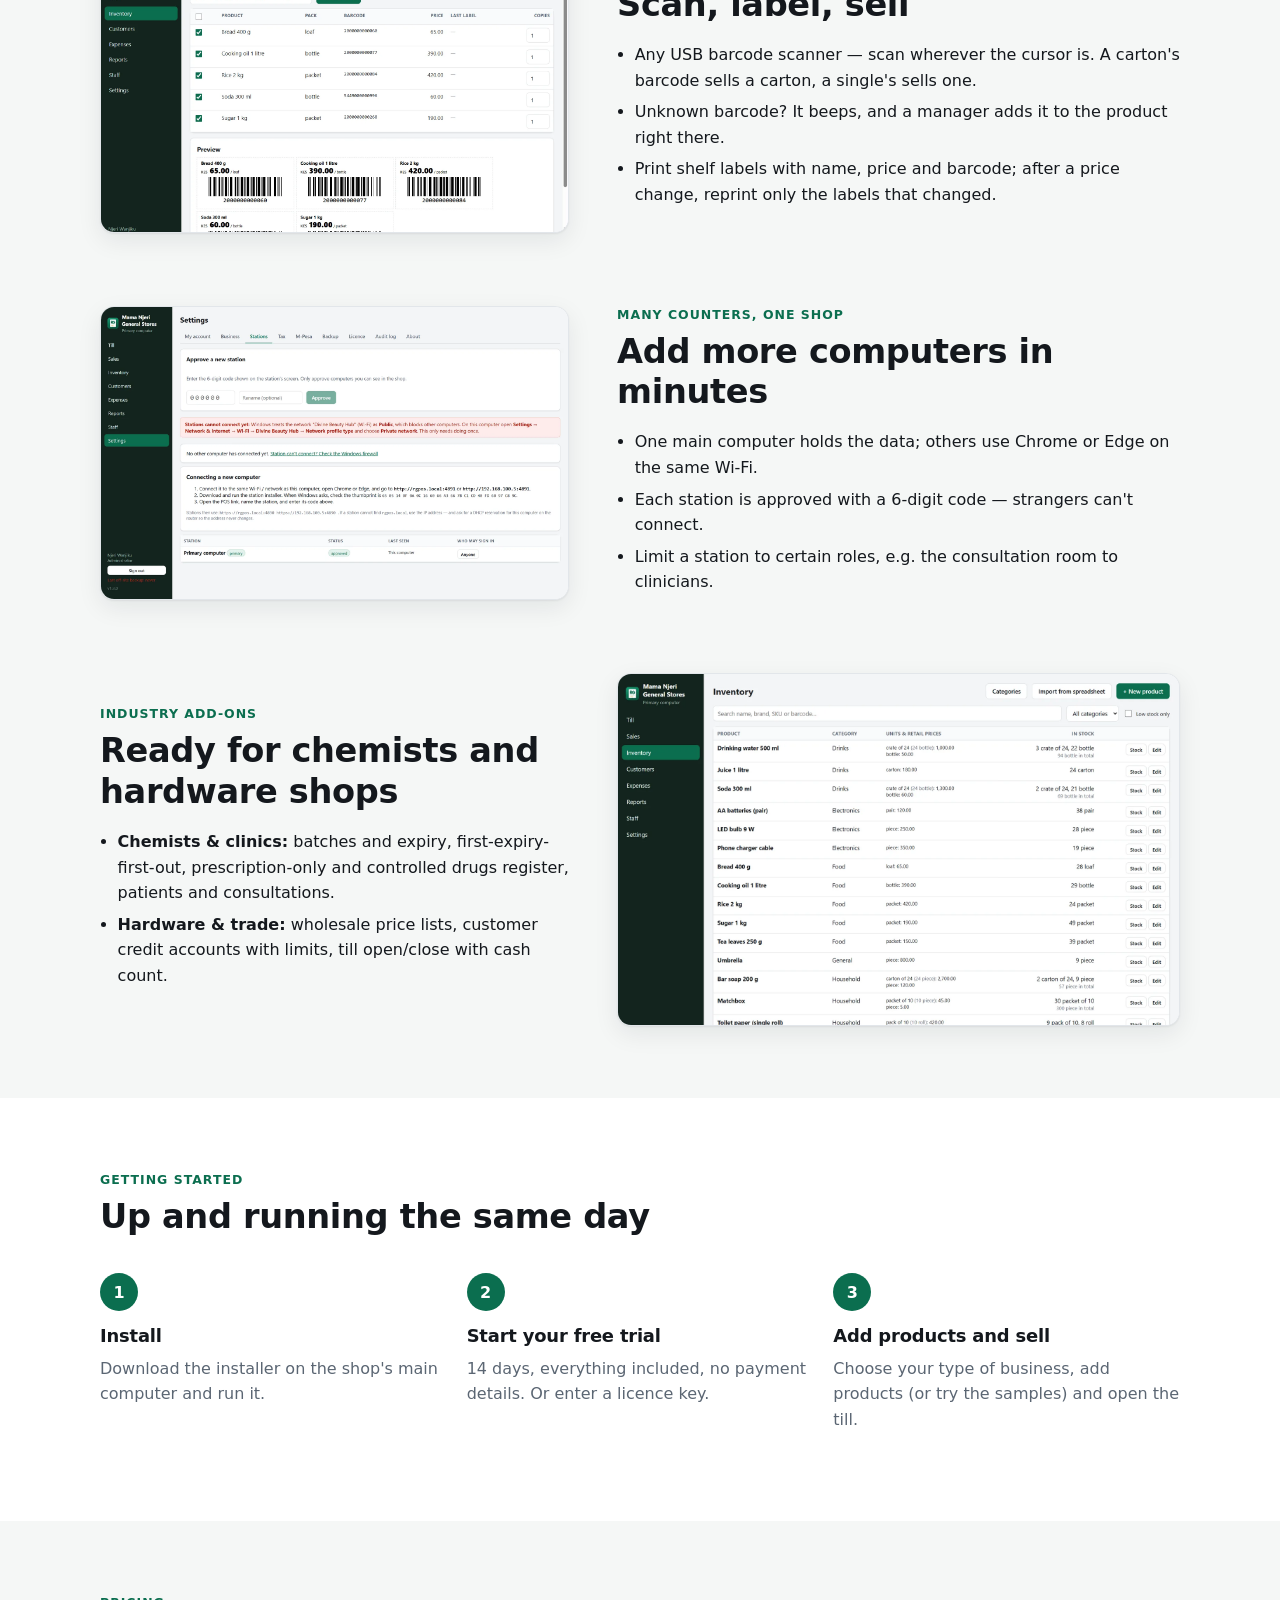
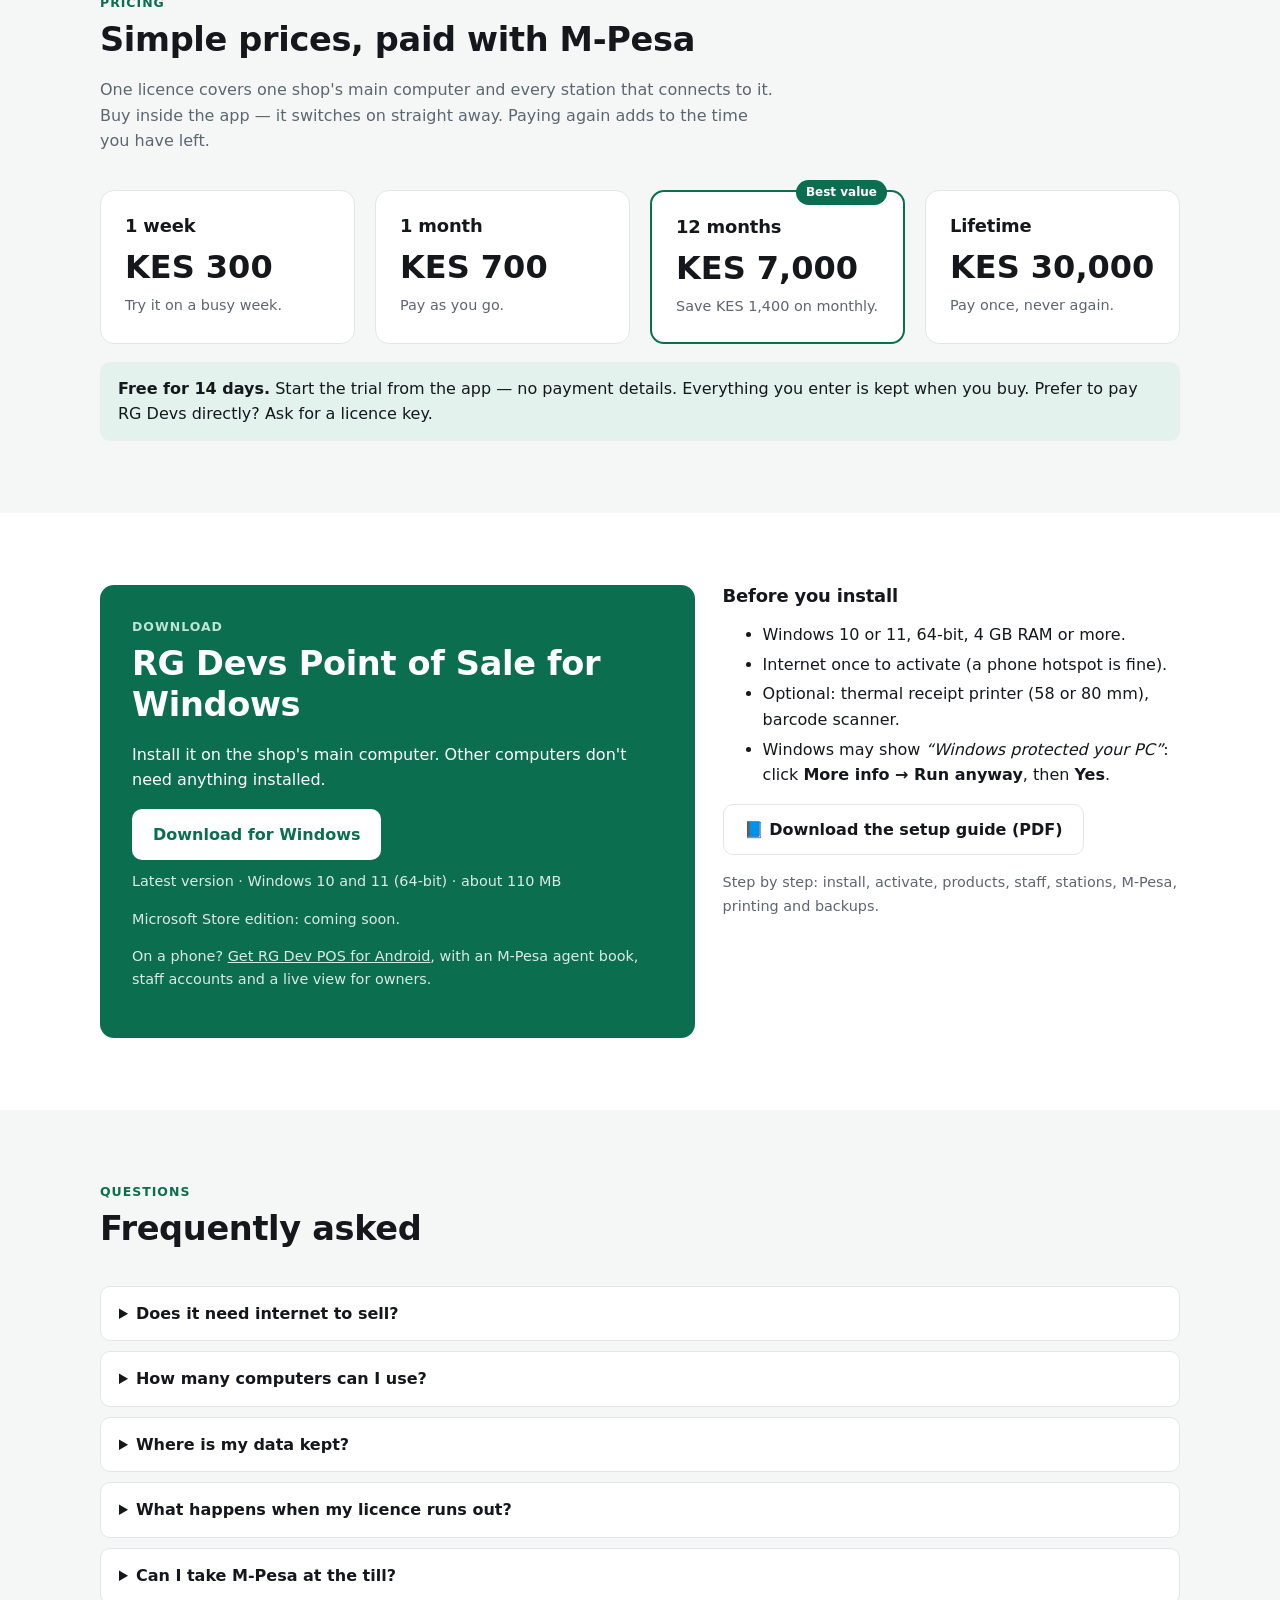
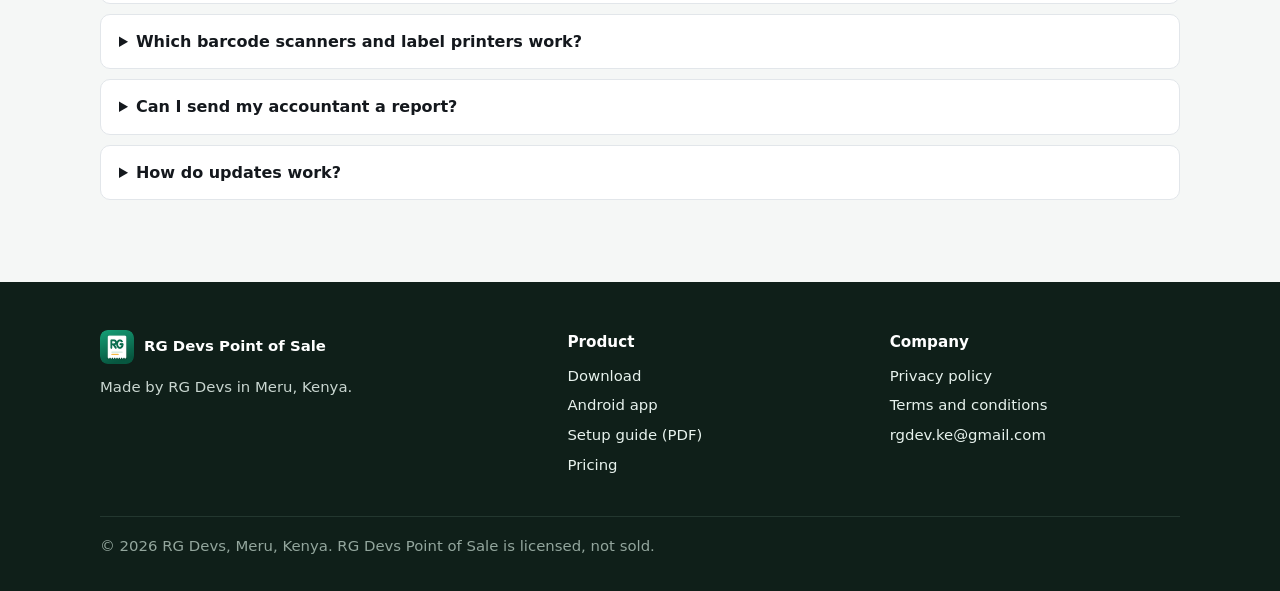
==== commit 69855cbf: "Website and setup guide: receipts, PDF business report, barcodes and shelf labels (1.9-1.11) - Three" ====
--- a/docs/index.html
+++ b/docs/index.html
@@ -53,12 +53,15 @@
         <p class="muted">Built with and for real Kenyan shops — general stores, hardware, chemists and clinics.</p>
       </div>
       <div class="grid grid-3">
-        <div class="card"><div class="icon">⚡</div><h3>Fast till</h3><p>Scan barcodes or tap products. Sell by the piece, packet, carton or kilo — stock adjusts correctly every time.</p></div>
+        <div class="card"><div class="icon">⚡</div><h3>Fast till</h3><p>Scan barcodes anywhere on the till or tap products. Sell by the piece, packet, carton or kilo — stock adjusts correctly every time.</p></div>
         <div class="card"><div class="icon">📶</div><h3>Works without internet</h3><p>Everything runs in the shop. Internet is only needed to activate, buy more time, M-Pesa prompts and off-site backups.</p></div>
         <div class="card"><div class="icon">💚</div><h3>M-Pesa</h3><p>Send the payment prompt to the customer's phone with your own Daraja keys, or type the M-Pesa code. Prompted payments count only once Safaricom confirms them.</p></div>
         <div class="card"><div class="icon">📦</div><h3>Stock you can trust</h3><p>Average cost, low-stock list, stock counts with reasons, spreadsheet import, product pictures.</p></div>
         <div class="card"><div class="icon">👥</div><h3>Staff and approvals</h3><p>Owner, manager and cashier roles. Voids, refunds and big discounts need a reason and a manager PIN.</p></div>
         <div class="card"><div class="icon">🔒</div><h3>Backed up and private</h3><p>Hourly and daily copies on the computer, plus an encrypted daily copy to your Google Drive, OneDrive or USB.</p></div>
+        <div class="card"><div class="icon">🧾</div><h3>Your own receipt</h3><p>Your logo, opening hours, a "Pay with M-Pesa" till line and a QR code. 58 or 80 mm paper, straight to the printer.</p></div>
+        <div class="card"><div class="icon">🏷️</div><h3>Barcodes &amp; shelf labels</h3><p>Several barcodes per product and pack, in-store barcodes, and shelf labels on A4 sheets or a label printer.</p></div>
+        <div class="card"><div class="icon">📄</div><h3>Business report as PDF</h3><p>A branded A4 report of any period — sales, profit, payment methods, staff and top items — to print or email.</p></div>
       </div>
     </div>
   </section>
@@ -73,9 +76,46 @@
             <li>Sales, cash and M-Pesa by day — cash figure matches the drawer.</li>
             <li>Profit estimate using real cost of goods, minus expenses.</li>
             <li>Top items, sales by staff member, and a controls report of voids, refunds and discounts.</li>
+            <li><b>Export PDF:</b> a branded A4 business report with your logo, ready to print, email or file.</li>
           </ul>
         </div>
         <div class="shot"><img src="assets/img/reports.webp" width="1600" height="1000" alt="Reports: sales 4,220, gross profit 1,158, sales by payment method and top items" loading="lazy"></div>
+      </div>
+      <div class="feature-row flip">
+        <div>
+          <div class="eyebrow">Business report</div>
+          <h2>One click to a report you can hand over</h2>
+          <ul>
+            <li>Any period: today, last week, last month or your own dates.</li>
+            <li>Your shop's name, details and logo at the top; profit &amp; loss with percentages; daily sales chart.</li>
+            <li>Prepared-by and signature lines, page numbers. Saved straight to a PDF file on the main computer.</li>
+          </ul>
+        </div>
+        <div class="shot"><img src="assets/img/report-pdf.webp" width="1600" height="1000" alt="A branded A4 business report: sales 8,315, net profit 1,918, profit and loss, payment methods and top items" loading="lazy"></div>
+      </div>
+      <div class="feature-row">
+        <div>
+          <div class="eyebrow">Receipts</div>
+          <h2>Receipts that look like your shop</h2>
+          <ul>
+            <li>Upload your logo — it is turned into sharp black-and-white dots for thermal printers.</li>
+            <li>Opening hours, a return policy, your Buy Goods Till or Paybill number, a QR code.</li>
+            <li>Each computer keeps its own paper width; the main computer prints without the print window. Reprints say <b>COPY</b>.</li>
+          </ul>
+        </div>
+        <div class="shot"><img src="assets/img/receipt.webp" width="1600" height="1000" alt="Receipt designer with a live preview: logo, header, items, M-Pesa till line and QR code" loading="lazy"></div>
+      </div>
+      <div class="feature-row flip">
+        <div>
+          <div class="eyebrow">Barcodes</div>
+          <h2>Scan, label, sell</h2>
+          <ul>
+            <li>Any USB barcode scanner — scan wherever the cursor is. A carton's barcode sells a carton, a single's sells one.</li>
+            <li>Unknown barcode? It beeps, and a manager adds it to the product right there.</li>
+            <li>Print shelf labels with name, price and barcode; after a price change, reprint only the labels that changed.</li>
+          </ul>
+        </div>
+        <div class="shot"><img src="assets/img/labels.webp" width="1600" height="1000" alt="Shelf labels: five products ticked with a preview of labels showing price and barcode" loading="lazy"></div>
       </div>
       <div class="feature-row flip">
         <div>
@@ -166,6 +206,8 @@
       <details><summary>Where is my data kept?</summary><p>On your main computer, in your shop. RG Devs never receives your sales, stock, customer or staff records. Backups are encrypted with your own password. See the <a href="privacy.html">privacy policy</a>.</p></details>
       <details><summary>What happens when my licence runs out?</summary><p>You get a reminder a week before. When it ends, the till pauses until you buy more time — your data is kept, and it switches back on as soon as you pay.</p></details>
       <details><summary>Can I take M-Pesa at the till?</summary><p>Yes. Type the M-Pesa code from the customer's message, or connect your own Safaricom Daraja keys to send the payment prompt to the customer's phone.</p></details>
+      <details><summary>Which barcode scanners and label printers work?</summary><p>Any USB barcode scanner that types like a keyboard (most do out of the box). Shelf labels print on standard A4 label sheets (24 or 40 per page) on any printer, or on a label printer with 50 × 30 mm or 40 × 25 mm rolls. Receipts work on 58 mm and 80 mm thermal printers.</p></details>
+      <details><summary>Can I send my accountant a report?</summary><p>Yes. Reports → choose the dates → Export PDF gives a branded A4 business report with sales, profit and loss, payment methods, staff and top items.</p></details>
       <details><summary>How do updates work?</summary><p>The app downloads updates by itself and asks before installing, so it never interrupts a sale.</p></details>
     </div>
   </section>
